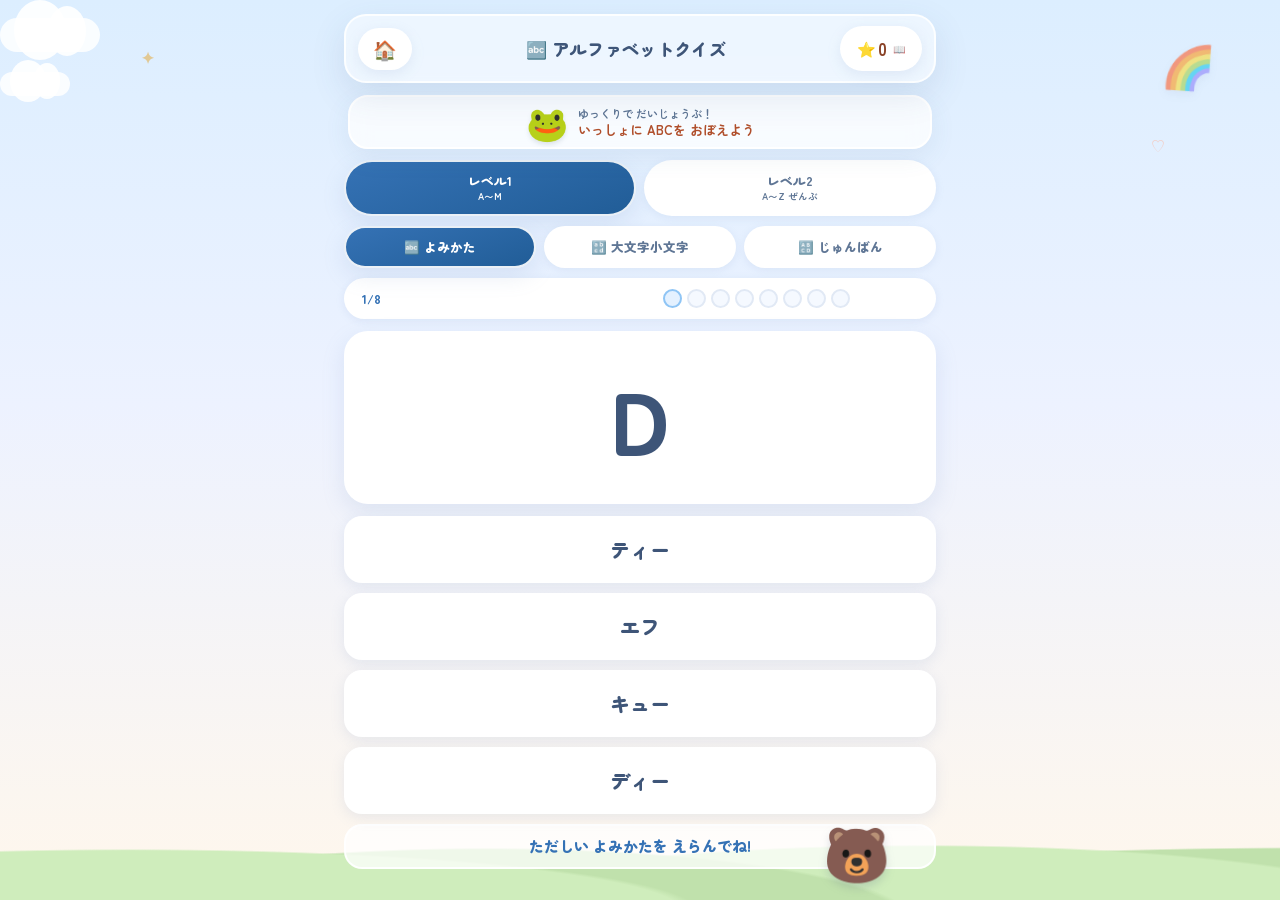
==== english.html @ 91778149 "Add English alphabet quiz and polish mascot guides across pages Adds english.html with three modes (" ====
<!DOCTYPE html>
<html lang="ja">
<head>
<meta charset="UTF-8">
<meta name="viewport" content="width=device-width, initial-scale=1.0, user-scalable=no">
<title>アルファベットクイズ</title>
<link href="https://fonts.googleapis.com/css2?family=Zen+Maru+Gothic:wght@500;700;900&display=swap" rel="stylesheet">
<link rel="stylesheet" href="theme.css">
<style>
.miss{font-size:12.5px; font-weight:900; color:var(--on-coral); white-space:nowrap; min-width:60px; text-align:right;}

.view{display:none;}
.view.on{display:block;}

/* ---------- よみかた／大文字小文字（このページ固有） ---------- */
.wordcard{background:var(--card); border-radius:var(--radius-card); padding:34px 14px; text-align:center;
  box-shadow:var(--shadow-md); margin-bottom:12px;}
.wordcard .kj{font-size:clamp(56px,18vw,88px); font-weight:900; letter-spacing:.02em; color:var(--ink); line-height:1.2;}
.caseHint{margin-top:6px; font-size:12.5px; font-weight:900; color:var(--ink-soft);}
.anslist{display:flex; flex-direction:column; gap:10px;}
.ansbtn.wrong{background:#FFE2DA; color:var(--on-coral);}

/* ---------- じゅんばん（このページ固有） ---------- */
.order-grid{display:grid; grid-template-columns:repeat(3,1fr); gap:10px;}
.obtn{border:none; border-radius:var(--radius-card-sm); padding:24px 6px; font-family:inherit; font-size:27px; font-weight:900;
  background:var(--card); color:var(--ink); cursor:pointer; box-shadow:var(--shadow-sm); transition:transform .1s, box-shadow .1s;}
.obtn:active{transform:translateY(2px); box-shadow:var(--shadow-xs);}
.obtn.done{background:linear-gradient(160deg, var(--mint-d), var(--mint-deep)); color:#fff; box-shadow:var(--shadow-md); pointer-events:none;}
.obtn.wrong{background:#FFE2DA; color:var(--on-coral);}
.obtn:disabled{opacity:1;}
</style>
</head>
<body>
<div class="sky-layer" aria-hidden="true"><div class="cloud c1"></div><div class="cloud c2"></div><div class="deco-star s1">&#10022;</div><div class="deco-heart h1">&#9825;</div></div>
<div class="app">
  <div class="top">
    <a href="index.html" class="home" title="もくじへ">🏠</a>
    <h1>🔤 アルファベットクイズ</h1>
    <div class="stars" id="starsPill">⭐<b id="stars">0</b><span class="hint">📖</span></div>
  </div>

  <div class="mascot-guide" aria-label="おうえんキャラクター"><span class="mascot-face">🐸</span><span>ゆっくりで だいじょうぶ！<br><b>いっしょに ABCを おぼえよう</b></span></div>

  <div class="levels" id="levels">
    <button class="lv on" data-lv="1">レベル1<small>A〜M</small></button>
    <button class="lv" data-lv="2">レベル2<small>A〜Z ぜんぶ</small></button>
  </div>

  <div class="tabs" id="modes">
    <button class="tab on" data-m="read">🔤 よみかた</button>
    <button class="tab" data-m="case">🔡 大文字小文字</button>
    <button class="tab" data-m="order">🔠 じゅんばん</button>
  </div>

  <div class="progressrow">
    <div class="pcount" id="pcount">1/8</div>
    <div class="dots" id="dots"></div>
    <div class="miss" id="missCount"></div>
  </div>

  <!-- ===== よみかたクイズ ===== -->
  <div class="view on" id="viewRead">
    <div class="wordcard"><div class="kj" id="rLetter">A</div></div>
    <div class="anslist choices" id="rAns"></div>
    <div class="msg think" id="rMsg">ただしい よみかたを えらんでね!</div>
  </div>

  <!-- ===== 大文字・小文字 ===== -->
  <div class="view" id="viewCase">
    <div class="wordcard"><div class="kj" id="cLetter">A</div><div class="caseHint" id="cHint">おなじ なかまは どっち？</div></div>
    <div class="anslist choices" id="cAns"></div>
    <div class="msg think" id="cMsg">おなじ アルファベットを えらんでね!</div>
  </div>

  <!-- ===== じゅんばん ===== -->
  <div class="view" id="viewOrder">
    <div class="card">
      <div class="order-grid" id="orderGrid"></div>
    </div>
    <div class="msg think" id="oMsg">はじめの もじから じゅんばんに タップしてね!</div>
  </div>
</div>

<div class="reward" id="reward" style="display:none">
  <div class="rewardcard">
    <div class="big" id="rEmoji">🏆</div>
    <h2 id="rTitle">クリア!</h2>
    <div class="rstars" id="rStars"></div>
    <div class="rtotal" id="rTotal"></div>
    <div class="rmsg" id="rMsgFinal"></div>
    <button id="againBtn">もういちど あそぶ ▶</button>
  </div>
</div>

<div class="zukan" id="zukan" style="display:none">
  <div class="zukancard">
    <h2>🏅 バッジずかん</h2>
    <div class="znext" id="znext"></div>
    <div class="zbar"><div id="zbarFill" style="width:0%"></div></div>
    <div class="zgrid" id="zgrid"></div>
    <button class="zclose" id="zClose">とじる</button>
  </div>
</div>

<div class="unlock" id="unlock" style="display:none">
  <div class="unlockcard">
    <div class="ue" id="uEmoji">🏅</div>
    <h3>バッジ ゲット!</h3>
    <div class="un" id="uName"></div>
    <button id="uClose">やったー!</button>
  </div>
</div>

<script>
(() => {
const $=id=>document.getElementById(id);

/* ================= アルファベットデータ ================= */
const LETTERS = "ABCDEFGHIJKLMNOPQRSTUVWXYZ".split('');
const READINGS = {
  A:'エー',B:'ビー',C:'シー',D:'ディー',E:'イー',F:'エフ',G:'ジー',H:'エイチ',I:'アイ',J:'ジェー',
  K:'ケー',L:'エル',M:'エム',N:'エヌ',O:'オー',P:'ピー',Q:'キュー',R:'アール',S:'エス',T:'ティー',
  U:'ユー',V:'ブイ',W:'ダブリュー',X:'エックス',Y:'ワイ',Z:'ゼット',
};
const LEVELS = { 1: LETTERS.slice(0,13), 2: LETTERS };

/* ---------- sound ---------- */
let actx=null, muted=false;
function audio(){
  if(muted)return null;
  if(!actx){try{actx=new(window.AudioContext||window.webkitAudioContext)();}catch(e){return null;}}
  if(actx.state==='suspended')actx.resume();
  return actx;
}
function tone(freq,t0,len,type='sine',vol=0.18){
  const ac=audio();if(!ac)return;
  const o=ac.createOscillator(),g=ac.createGain();
  o.type=type;o.frequency.value=freq;
  const s=ac.currentTime+t0;
  g.gain.setValueAtTime(0.0001,s);g.gain.exponentialRampToValueAtTime(vol,s+0.015);
  g.gain.exponentialRampToValueAtTime(0.0001,s+len);
  o.connect(g);g.connect(ac.destination);o.start(s);o.stop(s+len+0.05);
}
const sRight  =()=>{tone(784,0,.15,'sine',.25);tone(1175,.14,.35,'sine',.25);};
const sOops   =()=>{tone(330,0,.18,'sine',.13);};
const sFanfare=()=>{[523,659,784,1047].forEach((f,i)=>tone(f,i*.14,.32,'sine',.22));tone(1319,.6,.5,'sine',.22);};

/* ---------- helpers ---------- */
const shuffle=a=>[...a].sort(()=>Math.random()-.5);

/* ---------- state ---------- */
let level=1, mode='read', stars=0, sessionStars=0;

/* ---------- badges ---------- */
const BADGES=[
  {n:10, e:'🥚',name:'ABCの たまご'},
  {n:25, e:'🔤',name:'アルファベット キッズ'},
  {n:50, e:'🥉',name:'どうメダル'},
  {n:80, e:'🥈',name:'ぎんメダル'},
  {n:120,e:'🥇',name:'きんメダル'},
  {n:180,e:'💎',name:'ダイヤの えんぴつ'},
  {n:250,e:'🦉',name:'えいごの ふくろう'},
  {n:350,e:'🎓',name:'ABC きゅう'},
  {n:450,e:'📖',name:'えいご はかせ'},
  {n:600,e:'🏆',name:'アルファベット マスター'},
];
const unlockedCount=s=>BADGES.filter(b=>s>=b.n).length;
async function saveStars(){try{if(window.storage)await window.storage.set('english-stars',String(stars));}catch(e){}}
async function loadStars(){
  try{if(window.storage){const r=await window.storage.get('english-stars');if(r&&r.value)stars=parseInt(r.value)||0;}}catch(e){}
  $('stars').textContent=stars;
}
function renderZukan(){
  const g=$('zgrid');g.replaceChildren();
  BADGES.forEach(b=>{
    const got=stars>=b.n,d=document.createElement('div');
    d.className='badge'+(got?'':' locked');
    d.innerHTML=`<div class="be">${got?b.e:'❔'}</div><div class="bn">${got?b.name:'? ? ?'}</div><div class="bt">⭐${b.n}</div>`;
    g.appendChild(d);
  });
  const next=BADGES.find(b=>stars<b.n);
  if(next){
    const prev=[...BADGES].reverse().find(b=>stars>=b.n);
    const base=prev?prev.n:0;
    $('znext').textContent=`つぎのバッジまで あと⭐${next.n-stars}こ!`;
    $('zbarFill').style.width=Math.min(100,(stars-base)/(next.n-base)*100)+'%';
  }else{$('znext').textContent='ぜんぶ あつめた!🎉';$('zbarFill').style.width='100%';}
}
function showUnlock(b){$('uEmoji').textContent=b.e;$('uName').textContent=b.name;$('unlock').style.display='flex';sFanfare();confetti(40);}
function gainStars(gain){
  const before=unlockedCount(stars);
  stars+=gain;sessionStars+=gain;$('stars').textContent=stars;saveStars();
  if(unlockedCount(stars)>before){const b=BADGES[unlockedCount(stars)-1];setTimeout(()=>showUnlock(b),900);}
}

/* ---------- confetti ---------- */
function confetti(n){
  const colors=['#FFB49B','#8FC5F5','#FFDE8E','#9CE3C9','#CBB9F2'];
  for(let i=0;i<n;i++){
    const c=document.createElement('div');c.className='confetti';
    c.style.left=Math.random()*100+'vw';c.style.background=colors[Math.floor(Math.random()*colors.length)];
    c.style.animationDuration=(1.4+Math.random()*1.2)+'s';c.style.animationDelay=(Math.random()*.4)+'s';
    document.body.appendChild(c);setTimeout(()=>c.remove(),3400);
  }
}

/* ---------- shared progress dots ---------- */
function buildDots(n){
  const box=$('dots');box.replaceChildren();
  for(let i=0;i<n;i++){const d=document.createElement('div');d.className='dot';box.appendChild(d);}
}
function markDot(idx,gain){
  const d=document.querySelectorAll('.dot')[idx];if(!d)return;
  d.classList.remove('now');
  d.classList.add(gain>=3?'got3':gain>=2?'got2':'got1');
  d.textContent='⭐';
}
function setNowDot(idx){document.querySelectorAll('.dot').forEach((d,i)=>d.classList.toggle('now',i===idx));}
function updateMiss(n){$('missCount').textContent=n>0?`まちがい: ${n}かい`:'';}

function showReward(title,msgGood){
  const max=(mode==='order')?5*3:8;
  let emoji,msg;
  if(sessionStars>=max*0.9){emoji='🏆';msg=msgGood;}
  else if(sessionStars>=max*0.6){emoji='🌟';msg='ABC、じょうずだね!';}
  else{emoji='💪';msg='なんどもやると もっと おぼえられるよ!';}
  $('rEmoji').textContent=emoji;$('rTitle').textContent=title;
  $('rStars').textContent=`⭐×${sessionStars} ゲット!`;$('rTotal').textContent=`ぜんぶで ⭐${stars}こ`;
  $('rMsgFinal').textContent=msg;$('reward').style.display='flex';sFanfare();confetti(60);
}

/* ================= よみかたクイズ ================= */
const READ_LEN=8;
let rQueue=[],rIdx=0,rLocked=false;

function startRead(){
  const pool=shuffle(LEVELS[level]);
  rQueue=pool.slice(0,READ_LEN);
  rIdx=0;sessionStars=0;
  buildDots(READ_LEN);updateMiss(0);
  $('reward').style.display='none';
  nextRead();
}
function nextRead(){
  if(rIdx>=rQueue.length){showReward('よみかた クリア!','ぜんぶ ただしく よめたね! さすが!');return;}
  $('pcount').textContent=`${rIdx+1}/${READ_LEN}`;
  setNowDot(rIdx);
  rLocked=false;
  const letter=rQueue[rIdx];
  $('rLetter').textContent=Math.random()<0.5?letter:letter.toLowerCase();
  $('rMsg').textContent='ただしい よみかたを えらんでね!';
  $('rMsg').className='msg think';

  const correct=READINGS[letter];
  const others=shuffle(LETTERS.filter(l=>l!==letter)).slice(0,3).map(l=>READINGS[l]);
  const opts=shuffle([correct,...others]);
  const box=$('rAns');box.replaceChildren();
  opts.forEach(opt=>{
    const b=document.createElement('button');
    b.className='ansbtn';b.textContent=opt;
    b.onclick=()=>answerRead(b,opt,correct);
    box.appendChild(b);
  });
}
function answerRead(btn,chosen,correct){
  if(rLocked)return;rLocked=true;
  document.querySelectorAll('#rAns .ansbtn').forEach(b=>b.disabled=true);
  if(chosen===correct){
    btn.classList.add('correct');
    gainStars(1);markDot(rIdx,3);
    $('rMsg').textContent='せいかい! よくできました!';$('rMsg').className='msg good';
    sRight();confetti(20);
  }else{
    btn.classList.add('wrong');
    document.querySelectorAll('#rAns .ansbtn').forEach(b=>{if(b.textContent===correct)b.classList.add('correct');});
    markDot(rIdx,1);
    $('rMsg').textContent=`おしい! ただしくは「${correct}」だよ`;$('rMsg').className='msg oops';
    sOops();
  }
  rIdx++;
  setTimeout(nextRead,1100);
}

/* ================= 大文字・小文字 ================= */
const CASE_LEN=8;
let cQueue=[],cIdx=0,cLocked=false;

function startCase(){
  const pool=shuffle(LEVELS[level]);
  cQueue=pool.slice(0,CASE_LEN);
  cIdx=0;sessionStars=0;
  buildDots(CASE_LEN);updateMiss(0);
  $('reward').style.display='none';
  nextCase();
}
function nextCase(){
  if(cIdx>=cQueue.length){showReward('大文字小文字 クリア!','おなじ なかまが ぜんぶ わかったね!');return;}
  $('pcount').textContent=`${cIdx+1}/${CASE_LEN}`;
  setNowDot(cIdx);
  cLocked=false;
  const letter=cQueue[cIdx];
  const askUpper=Math.random()<0.5;
  $('cLetter').textContent=askUpper?letter:letter.toLowerCase();
  $('cHint').textContent=askUpper?'おなじ アルファベットの 小文字は どれ？':'おなじ アルファベットの 大文字は どれ？';
  $('cMsg').textContent='おなじ アルファベットを えらんでね!';
  $('cMsg').className='msg think';

  const correct=askUpper?letter.toLowerCase():letter;
  const others=shuffle(LETTERS.filter(l=>l!==letter)).slice(0,3).map(l=>askUpper?l.toLowerCase():l);
  const opts=shuffle([correct,...others]);
  const box=$('cAns');box.replaceChildren();
  opts.forEach(opt=>{
    const b=document.createElement('button');
    b.className='ansbtn';b.textContent=opt;
    b.onclick=()=>answerCase(b,opt,correct);
    box.appendChild(b);
  });
}
function answerCase(btn,chosen,correct){
  if(cLocked)return;cLocked=true;
  document.querySelectorAll('#cAns .ansbtn').forEach(b=>b.disabled=true);
  if(chosen===correct){
    btn.classList.add('correct');
    gainStars(1);markDot(cIdx,3);
    $('cMsg').textContent='せいかい! よくできました!';$('cMsg').className='msg good';
    sRight();confetti(20);
  }else{
    btn.classList.add('wrong');
    document.querySelectorAll('#cAns .ansbtn').forEach(b=>{if(b.textContent===correct)b.classList.add('correct');});
    markDot(cIdx,1);
    $('cMsg').textContent=`おしい! ただしくは「${correct}」だよ`;$('cMsg').className='msg oops';
    sOops();
  }
  cIdx++;
  setTimeout(nextCase,1100);
}

/* ================= じゅんばん ================= */
const ORDER_ROUNDS=5, ORDER_WINDOW=5;
let oRound=0,oTarget=[],oNextIdx=0,oMisses=0;

function startOrder(){
  oRound=0;sessionStars=0;
  buildDots(ORDER_ROUNDS);
  $('reward').style.display='none';
  nextOrderRound();
}
function nextOrderRound(){
  oRound++;
  if(oRound>ORDER_ROUNDS){showReward('じゅんばん クリア!','ぜんぶ じゅんばんに できたね! すごい!');return;}
  $('pcount').textContent=`${oRound}/${ORDER_ROUNDS}`;
  setNowDot(oRound-1);
  oMisses=0;updateMiss(0);
  const pool=LEVELS[level];
  const maxStart=pool.length-ORDER_WINDOW;
  const start=Math.floor(Math.random()*(maxStart+1));
  oTarget=pool.slice(start,start+ORDER_WINDOW);
  oNextIdx=0;
  $('oMsg').textContent=`さいしょは「${oTarget[0]}」だよ! じゅんばんに タップしてね`;
  $('oMsg').className='msg think';
  const box=$('orderGrid');box.replaceChildren();
  shuffle(oTarget).forEach(letter=>{
    const b=document.createElement('button');
    b.className='obtn';b.textContent=letter;
    b.onclick=()=>tapOrder(b,letter);
    box.appendChild(b);
  });
}
function tapOrder(btn,letter){
  if(btn.disabled)return;
  if(letter===oTarget[oNextIdx]){
    btn.classList.add('done');btn.disabled=true;
    sRight();
    oNextIdx++;
    if(oNextIdx>=oTarget.length){
      const gain=oMisses===0?3:oMisses<=2?2:1;
      gainStars(gain);markDot(oRound-1,gain);
      $('oMsg').textContent=oMisses===0?'パーフェクト! じゅんばん ばっちり!⭐⭐⭐':'できた! ⭐';
      $('oMsg').className='msg good';
      confetti(oMisses===0?50:28);
      setTimeout(nextOrderRound,1200);
    }else{
      $('oMsg').textContent=`つぎは「${oTarget[oNextIdx]}」だよ!`;
    }
  }else{
    oMisses++;updateMiss(oMisses);
    btn.classList.add('wrong');sOops();
    setTimeout(()=>btn.classList.remove('wrong'),400);
  }
}

/* ================= level / mode switching ================= */
function startMode(){
  if(mode==='read')startRead();
  else if(mode==='case')startCase();
  else if(mode==='order')startOrder();
}
document.querySelectorAll('#levels .lv').forEach(b=>b.onclick=()=>{
  document.querySelectorAll('#levels .lv').forEach(x=>x.classList.remove('on'));
  b.classList.add('on');level=+b.dataset.lv;startMode();
});
document.querySelectorAll('#modes .tab').forEach(b=>b.onclick=()=>{
  document.querySelectorAll('#modes .tab').forEach(x=>x.classList.remove('on'));
  b.classList.add('on');mode=b.dataset.m;
  document.querySelectorAll('.view').forEach(v=>v.classList.remove('on'));
  $('view'+mode[0].toUpperCase()+mode.slice(1)).classList.add('on');
  $('missCount').textContent='';
  startMode();
});

$('againBtn').onclick=startMode;
$('starsPill').onclick=()=>{renderZukan();$('zukan').style.display='flex';};
$('zClose').onclick=()=>$('zukan').style.display='none';
$('zukan').onclick=e=>{if(e.target.id==='zukan')$('zukan').style.display='none';};
$('uClose').onclick=()=>$('unlock').style.display='none';

loadStars().finally(startMode);
})();
</script>
</body>
</html>
---- theme.css ----
/* ==========================================================================
   まなびランド 共通テーマ — やさしいパステル・まる系デザインシステム
   全ページ (index / tokei-kazoeyou / hayaoshi / nagasa / kotoba / kanji) で共有
   ========================================================================== */

:root{
  /* --- 背景（淡いパステルグラデーション） --- */
  --bg-1:#DCEEFF;
  --bg-2:#EDF2FF;
  --bg-3:#FFF7EC;

  /* --- ベース --- */
  --card:#FFFFFF;
  --card-soft:#F5F9FF;
  --ink:#3E5578;
  --ink-soft:#5F7695;

  /* --- アクセント（パステル・淡い装飾/背景用） --- */
  --blue:#8FC5F5;      --blue-d:#3572B5;
  --coral:#FFB49B;     --coral-d:#EF8A6C;
  --mint:#9CE3C9;      --mint-d:#1D8562;
  --sun:#FFDE8E;       --sun-d:#E3A93D;
  --purple:#CBB9F2;    --purple-d:#A488DE;
  --gray:#BDC9DC;

  /* 白文字を のせる ときに 読める こい版（グリッド・アクティブピル用） */
  --blue-deep:#215D97;
  --coral-deep:#B04F2C;
  --mint-deep:#187A51;
  --sun-deep:#8C6400;
  --purple-deep:#6A4AB0;

  /* 文字が乗るときの読みやすい配色 */
  --on-blue:#2E4E72;
  --on-coral:#8A4227;
  --on-mint:#1E6B4C;
  --on-sun:#7A5200;
  --on-purple:#4E3684;

  /* --- 形 --- */
  --radius-pill:999px;
  --radius-card:24px;
  --radius-card-sm:18px;

  /* --- 影（やわらかく・うすく） --- */
  --shadow-xs:0 2px 8px rgba(130,155,200,.14);
  --shadow-sm:0 4px 14px rgba(130,155,200,.16);
  --shadow-md:0 8px 22px rgba(130,155,200,.18);
  --shadow-lg:0 12px 32px rgba(130,155,200,.22);

  --overlay:rgba(70,90,120,.38);
}

*{box-sizing:border-box; -webkit-tap-highlight-color:transparent;}
html,body{margin:0; padding:0;}
body{
  background:linear-gradient(180deg, var(--bg-1) 0%, var(--bg-2) 45%, var(--bg-3) 100%);
  background-attachment:fixed;
  font-family:'Zen Maru Gothic','Hiragino Maru Gothic ProN','BIZ UDPGothic','Yu Gothic',sans-serif;
  color:var(--ink); font-weight:700;
  min-height:100vh;
}

/* ---------- ふわふわ空デコ：くも・ほし・はーと ---------- */
.sky-layer{position:fixed; inset:0; pointer-events:none; z-index:0; overflow:hidden;}
.cloud{position:absolute; background:rgba(255,255,255,.85); border-radius:999px;}
.cloud::before,.cloud::after{content:''; position:absolute; background:rgba(255,255,255,.9); border-radius:50%;}
.cloud::before{width:52%; height:175%; top:-52%; left:14%;}
.cloud::after{width:38%; height:148%; top:-36%; right:14%;}
.c1{width:100px; height:34px; top:2%; animation:driftR 54s linear infinite;}
.c2{width:70px; height:24px; top:8%; animation:driftL 41s linear infinite 7s;}
.c3{width:56px; height:20px; top:14%; animation:driftR 46s linear infinite 3s;}
@keyframes driftR{from{transform:translateX(-180px);} to{transform:translateX(calc(100vw + 180px));}}
@keyframes driftL{from{transform:translateX(calc(100vw + 180px));} to{transform:translateX(-180px);}}
.deco-star,.deco-heart{position:absolute; opacity:.55; font-size:16px; animation:bob 6s ease-in-out infinite;}
.deco-star{color:var(--sun-d);} .deco-heart{color:var(--coral);}
.deco-star.s1{top:5%; left:11%; animation-delay:.4s;}
.deco-heart.h1{top:15%; right:9%; font-size:14px; animation-delay:2.1s;}
@keyframes bob{0%,100%{transform:translateY(0);} 50%{transform:translateY(-10px);}}
@media (prefers-reduced-motion:reduce){
  .cloud,.deco-star,.deco-heart{animation:none;}
}

/* ---------- 共通レイアウト ---------- */
.app{width:100%; max-width:480px; margin:0 auto; padding:14px 14px 32px; position:relative; z-index:1;}

/* ---------- ヘッダー ---------- */
.top{display:flex; align-items:center; justify-content:space-between; gap:8px; margin-bottom:12px;}
.home{
  text-decoration:none; font-size:19px; line-height:1;
  background:var(--card); border-radius:var(--radius-pill);
  padding:9px 13px; box-shadow:var(--shadow-sm); display:inline-flex;
}
h1{font-size:17px; font-weight:900; margin:0; letter-spacing:.4px; flex:1; text-align:center; color:var(--ink);}
.stars{
  background:var(--card); border-radius:var(--radius-pill); padding:8px 15px; font-size:15px;
  box-shadow:var(--shadow-sm); white-space:nowrap; cursor:pointer; display:inline-flex; align-items:center;
}
.stars b{color:var(--on-coral); font-size:17px; margin:0 2px;}
.stars .hint{font-size:10px; color:var(--ink-soft); margin-left:4px;}

/* ---------- ピル型 選択タブ（学年・レベル・モード） ---------- */
.levels,.tabs{display:flex; gap:8px; margin-bottom:10px;}
.lv,.tab{
  flex:1; border:none; border-radius:var(--radius-pill); padding:11px 4px; font-family:inherit; font-weight:900;
  font-size:12.5px; line-height:1.3; background:var(--card); color:var(--ink-soft); cursor:pointer;
  box-shadow:var(--shadow-xs); transition:transform .12s, box-shadow .12s, background .15s, color .15s;
}
.lv small{display:block; font-size:9.5px; font-weight:700; margin-top:1px;}
.lv:active,.tab:active{transform:translateY(2px); box-shadow:none;}
.lv.on,.tab.on{
  background:linear-gradient(160deg, var(--blue-d), var(--blue-deep)); color:#fff; box-shadow:var(--shadow-md);
}

/* ---------- 進行状況バー ---------- */
.progressrow{
  display:flex; align-items:center; gap:8px; background:var(--card); border-radius:var(--radius-pill);
  padding:9px 16px; margin-bottom:12px; box-shadow:var(--shadow-xs);
}
.pcount{font-size:12.5px; font-weight:900; white-space:nowrap; color:var(--blue-d);}
.dots{display:flex; gap:5px; flex:1; justify-content:flex-end;}
.dot{
  width:19px; height:19px; border-radius:50%; background:var(--card-soft); border:2px solid #E1E9F5;
  display:flex; align-items:center; justify-content:center; font-size:10px; transition:transform .2s;
}
.dot.now{border-color:var(--blue); background:#E4F1FF;}
.dot.got3{background:var(--purple); border-color:var(--purple-d); transform:scale(1.15);}
.dot.got2{background:var(--mint); border-color:var(--mint-d); transform:scale(1.15);}
.dot.got1{background:var(--sun); border-color:var(--sun-d); transform:scale(1.15);}

/* ---------- カード（コンテンツを包む白いふわっとした箱） ---------- */
.card{background:var(--card); border-radius:var(--radius-card); padding:16px 12px; box-shadow:var(--shadow-md);}

/* ---------- 選択肢（カード型） ---------- */
.choices{display:flex; flex-direction:column; gap:10px;}
.choice,.ansbtn{
  border:none; border-radius:var(--radius-card-sm); padding:17px 16px; font-family:inherit; font-size:20px; font-weight:900;
  background:var(--card); color:var(--ink); cursor:pointer; box-shadow:var(--shadow-sm); transition:transform .1s, box-shadow .1s;
}
.choice:active,.ansbtn:active{transform:translateY(2px); box-shadow:var(--shadow-xs);}
.choice:disabled,.ansbtn[disabled]{opacity:.55; pointer-events:none;}
.choice.picked{outline:3px solid var(--blue); outline-offset:-2px; opacity:1 !important;}
.choice.right,.ansbtn.correct{
  background:linear-gradient(160deg, var(--mint-d), var(--mint-deep)); color:#fff; box-shadow:var(--shadow-md); opacity:1 !important;
}
.choice.wrong,.ansbtn.wrong{background:#FFE2DA; color:var(--on-coral); box-shadow:var(--shadow-xs); opacity:1 !important;}

/* ---------- 操作ボタン（ピル型） ---------- */
.actions{display:flex; gap:8px; margin-top:14px;}
.act{
  flex:1; border:none; border-radius:var(--radius-pill); padding:14px 12px; font-family:inherit; font-size:15px; font-weight:900;
  cursor:pointer; box-shadow:var(--shadow-sm); background:var(--card); color:var(--blue-d); transition:transform .1s, box-shadow .1s;
}
.act:active{transform:translateY(2px); box-shadow:var(--shadow-xs);}
.act.primary{background:linear-gradient(160deg, var(--sun), var(--sun-d)); color:var(--on-sun); box-shadow:var(--shadow-md);}
.act.icon{flex:0 0 60px; font-size:19px;}
.act.icon.on{background:linear-gradient(160deg, var(--blue-d), var(--blue-deep)); color:#fff; box-shadow:var(--shadow-md);}
.act:disabled{opacity:.4;}
.spacer{flex:1;}

/* ---------- メッセージ帯 ---------- */
.msg{
  text-align:center; min-height:42px; font-size:15px; font-weight:900; margin-top:10px; line-height:1.5;
  background:rgba(255,255,255,.75); border-radius:var(--radius-card-sm); padding:9px 14px;
}
.msg.good{color:var(--on-mint);} .msg.oops{color:var(--on-coral);} .msg.think{color:var(--blue-d);} .msg.fast{color:var(--on-purple);}

/* ---------- ごほうび画面 ---------- */
.reward,.unlock{
  position:fixed; inset:0; background:var(--overlay); display:none; align-items:center; justify-content:center;
  z-index:60; padding:20px;
}
.rewardcard,.unlockcard{
  background:var(--card); border-radius:28px; padding:28px 24px; text-align:center; max-width:340px; width:100%;
  box-shadow:var(--shadow-lg); animation:popin .35s;
}
@keyframes popin{from{transform:scale(.75); opacity:0;} to{transform:scale(1); opacity:1;}}
.rewardcard .big,.unlockcard .ue{font-size:60px; line-height:1;}
.rewardcard h2{font-size:22px; font-weight:900; margin:10px 0 4px;}
.rewardcard .rstars{font-size:24px; font-weight:900; color:var(--on-coral); margin:8px 0 2px;}
.rewardcard .rtotal{font-size:13px; color:var(--ink-soft); margin-bottom:16px;}
.rewardcard .rmsg{font-size:15px; margin-bottom:18px;}
.rewardcard button,.unlockcard button{
  width:100%; border:none; border-radius:var(--radius-pill); padding:15px; font-family:inherit;
  font-size:17px; font-weight:900; background:linear-gradient(160deg, var(--sun), var(--sun-d));
  color:var(--on-sun); box-shadow:var(--shadow-md); cursor:pointer;
}
.unlockcard h3{font-size:18px; font-weight:900; margin:8px 0 2px; color:var(--on-coral);}
.unlockcard .un{font-size:20px; font-weight:900; margin-bottom:16px;}
@media (prefers-reduced-motion:reduce){.rewardcard,.unlockcard{animation:none;}}

/* ---------- バッジずかん ---------- */
.zukan{position:fixed; inset:0; background:var(--overlay); display:none; align-items:flex-end; justify-content:center; z-index:62;}
.zukancard{
  background:var(--card); border-radius:28px 28px 0 0; padding:22px 18px 26px; width:100%; max-width:480px;
  max-height:82vh; overflow:auto;
}
.zukancard h2{font-size:19px; font-weight:900; margin:0 0 6px; text-align:center;}
.znext{text-align:center; font-size:12.5px; font-weight:900; color:var(--blue-d); margin-bottom:8px;}
.zbar{height:12px; background:var(--card-soft); border-radius:var(--radius-pill); overflow:hidden; margin:0 10px 16px;}
.zbar>div{height:100%; background:linear-gradient(90deg, var(--sun), var(--coral)); border-radius:var(--radius-pill); transition:width .4s;}
.zgrid{display:grid; grid-template-columns:repeat(3,1fr); gap:10px;}
.badge{background:var(--card-soft); border-radius:var(--radius-card-sm); padding:13px 6px; text-align:center;}
.badge .be{font-size:32px; line-height:1.1;}
.badge .bn{font-size:11.5px; font-weight:900; margin-top:4px;}
.badge .bt{font-size:10.5px; color:var(--ink-soft);}
.badge.locked .be{filter:grayscale(1); opacity:.4;}
.badge.locked .bn{color:var(--ink-soft);}
.zclose{
  width:100%; margin-top:16px; border:none; border-radius:var(--radius-pill); padding:14px; font-family:inherit;
  font-size:15px; font-weight:900; background:linear-gradient(160deg, var(--blue-d), var(--blue-deep));
  color:#fff; box-shadow:var(--shadow-md); cursor:pointer;
}

/* ---------- ことば/かんじさがし グリッド（kotoba / kanji 共通） ---------- */
.grid-wrap{background:var(--card); border-radius:var(--radius-card); padding:14px; box-shadow:var(--shadow-md);
  touch-action:none; user-select:none;}
.word-grid{display:grid; grid-template-columns:repeat(6,1fr); gap:5px;}
.wc{aspect-ratio:1; display:flex; align-items:center; justify-content:center;
  font-size:19px; font-weight:900; border-radius:12px; background:var(--card-soft); color:var(--ink);
  cursor:pointer; transition:background .08s, color .08s;}
.wc.selecting{background:var(--blue-deep); color:#fff;}
.wc.f0{background:var(--coral-deep); color:#fff;}
.wc.f1{background:var(--blue-deep); color:#fff;}
.wc.f2{background:var(--mint-deep); color:#fff;}
.wc.f3{background:var(--purple-deep); color:#fff;}
.wc.f4{background:var(--sun-deep); color:#fff;}
@keyframes wrongflash{0%,100%{background:var(--card-soft);} 50%{background:#FFD9CE;}}
.wc.wrong{animation:wrongflash .4s ease;}
.wordlist{display:flex; flex-wrap:wrap; gap:7px; margin-top:10px; justify-content:center;}
.wtag{font-size:14px; font-weight:900; border-radius:var(--radius-pill); padding:7px 16px;
  background:var(--card); color:var(--ink); box-shadow:var(--shadow-xs);}
.wtag.found{text-decoration:line-through; color:#fff; box-shadow:none;}

/* ---------- 紙吹雪 ---------- */
.confetti{position:fixed; top:-12px; width:9px; height:13px; border-radius:4px; pointer-events:none; z-index:70; animation:fall linear forwards;}
@keyframes fall{to{transform:translateY(110vh) rotate(720deg);}}
@media (prefers-reduced-motion:reduce){.confetti{display:none;}}


/* ========================================================================
   かわいいイラスト版 追加テーマ
   ======================================================================== */
:root{
  --peach:#FFD6C8;
  --lemon:#FFF0A8;
  --aqua:#BDEFE6;
  --lavender:#DDD2FF;
  --pink:#FFCFE0;
}
body::after{
  content:""; position:fixed; left:0; right:0; bottom:0; height:115px;
  pointer-events:none; z-index:0; opacity:.72;
  background:
    radial-gradient(ellipse at 10% 110%, #BDE9A9 0 34%, transparent 35%),
    radial-gradient(ellipse at 38% 118%, #A8D993 0 37%, transparent 38%),
    radial-gradient(ellipse at 72% 116%, #BDE9A9 0 38%, transparent 39%),
    radial-gradient(ellipse at 102% 110%, #A8D993 0 35%, transparent 36%);
}
.sky-layer::after{
  content:"🌈"; position:absolute; right:5%; top:3.5%; font-size:43px;
  opacity:.55; transform:rotate(4deg); filter:drop-shadow(0 4px 5px rgba(85,110,150,.12));
}
.app::before{
  content:"🐻"; position:fixed; right:max(8px,calc((100vw - 500px)/2)); bottom:10px;
  font-size:54px; z-index:2; filter:drop-shadow(0 5px 4px rgba(70,90,120,.18));
  animation:mascotBob 3.2s ease-in-out infinite; pointer-events:none;
}
@keyframes mascotBob{0%,100%{transform:translateY(0) rotate(-2deg)}50%{transform:translateY(-7px) rotate(2deg)}}
.top{
  background:rgba(255,255,255,.47); border:2px solid rgba(255,255,255,.8);
  border-radius:22px; padding:8px; backdrop-filter:blur(5px);
}
.home,.stars,.lv,.tab,.progressrow,.card,.choice,.ansbtn,.act,.msg,.grid-wrap,.wtag{
  border:2px solid rgba(255,255,255,.9);
}
.card{position:relative; overflow:hidden;}
.card::after{
  content:""; position:absolute; width:80px; height:80px; right:-30px; top:-34px;
  border-radius:50%; background:rgba(255,222,142,.25); pointer-events:none;
}
.lv:nth-child(2n).on,.tab:nth-child(2n).on{background:linear-gradient(160deg,var(--coral-d),var(--coral-deep));}
.lv:nth-child(3n).on,.tab:nth-child(3n).on{background:linear-gradient(160deg,var(--mint-d),var(--mint-deep));}
.choice:hover,.ansbtn:hover,.act:hover,.lv:hover,.tab:hover,.home:hover,.stars:hover{transform:translateY(-2px);}
.choice:focus-visible,.ansbtn:focus-visible,.act:focus-visible,.lv:focus-visible,.tab:focus-visible,.home:focus-visible{
  outline:4px solid var(--sun); outline-offset:3px;
}
.rewardcard::before{content:"🎉 🐰 🎉";display:block;font-size:31px;margin-bottom:4px;}
.unlockcard::before{content:"✨ 🐣 ✨";display:block;font-size:30px;margin-bottom:4px;}
@media(max-width:420px){
  .app::before{font-size:43px;bottom:4px}.sky-layer::after{font-size:34px}.top h1{font-size:15px}
}
@media(prefers-reduced-motion:reduce){.app::before{animation:none}.choice:hover,.ansbtn:hover,.act:hover,.lv:hover,.tab:hover{transform:none}}

.mascot-guide{display:flex;align-items:center;justify-content:center;gap:10px;margin:0 4px 11px;padding:8px 14px;background:rgba(255,255,255,.76);border:2px solid #fff;border-radius:20px;box-shadow:var(--shadow-xs);font-size:11px;color:var(--ink-soft);line-height:1.35}
.mascot-guide .mascot-face{font-size:34px;line-height:1;filter:drop-shadow(0 3px 2px rgba(70,90,120,.14))}.mascot-guide b{font-size:13px;color:var(--coral-deep)}

/* ===== Professional site polish shared by learning pages ===== */
body{background-attachment:fixed}
.app{max-width:540px;padding-top:14px}
.top{position:sticky;top:10px;z-index:25;box-shadow:0 12px 34px rgba(60,94,130,.13)!important}
.top h1{letter-spacing:.02em}
.home,.stars{min-height:42px}
.card,.grid-wrap{box-shadow:0 14px 36px rgba(73,108,143,.12)!important}
.choice,.ansbtn,.act,.lv,.tab{transition:transform .16s ease,box-shadow .16s ease,filter .16s ease}
.choice:hover,.ansbtn:hover,.act:hover,.lv:hover,.tab:hover{filter:brightness(1.015)}
.mascot-guide{backdrop-filter:blur(10px);box-shadow:0 8px 26px rgba(72,108,142,.09)}
@media(min-width:760px){.app{max-width:620px}.card{padding:22px 18px}.top{padding:10px 12px}}
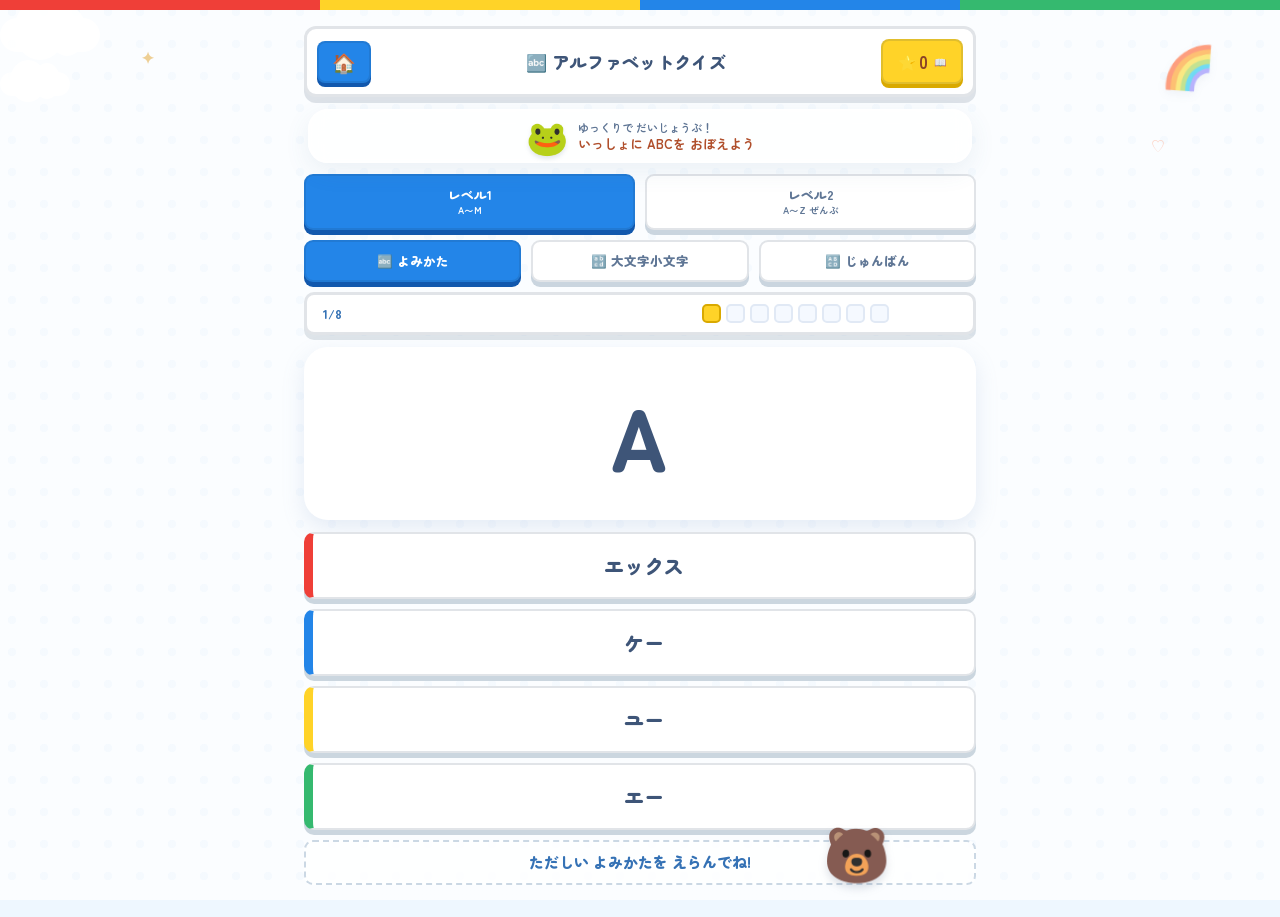
==== commit abd9de42: "Fix star persistence and add unlockable reward-game hub - Replace the undefined window.storage calls" ====
--- a/english.html
+++ b/english.html
@@ -29,6 +29,7 @@
 .obtn.wrong{background:#FFE2DA; color:var(--on-coral);}
 .obtn:disabled{opacity:1;}
 </style>
+<link rel="stylesheet" href="block-theme.css">
 </head>
 <body>
 <div class="sky-layer" aria-hidden="true"><div class="cloud c1"></div><div class="cloud c2"></div><div class="deco-star s1">&#10022;</div><div class="deco-heart h1">&#9825;</div></div>
@@ -165,9 +166,9 @@
   {n:600,e:'🏆',name:'アルファベット マスター'},
 ];
 const unlockedCount=s=>BADGES.filter(b=>s>=b.n).length;
-async function saveStars(){try{if(window.storage)await window.storage.set('english-stars',String(stars));}catch(e){}}
+async function saveStars(){try{localStorage.setItem('english-stars',String(stars));}catch(e){}}
 async function loadStars(){
-  try{if(window.storage){const r=await window.storage.get('english-stars');if(r&&r.value)stars=parseInt(r.value)||0;}}catch(e){}
+  try{const v=localStorage.getItem('english-stars');if(v)stars=parseInt(v)||0;}catch(e){}
   $('stars').textContent=stars;
 }
 function renderZukan(){
--- a/block-theme.css
+++ b/block-theme.css
@@ -0,0 +1,68 @@
+/* =====================================================
+   COLOR BLOCK ACADEMY — colorful building-block inspired theme
+   ===================================================== */
+:root{
+  --block-red:#ef3f38;--block-red-dark:#b91f25;
+  --block-blue:#2385e8;--block-blue-dark:#1258ad;
+  --block-yellow:#ffd328;--block-yellow-dark:#d9a900;
+  --block-green:#35b96f;--block-green-dark:#18834a;
+  --block-orange:#ff8c32;--block-purple:#8a61db;
+  --block-ink:#17304f;--block-paper:#fff;
+  --block-shadow:0 7px 0 rgba(23,48,79,.16),0 14px 30px rgba(23,48,79,.13);
+}
+html{scroll-behavior:smooth}
+body{
+  color:var(--block-ink)!important;
+  background-color:#eef7ff!important;
+  background-image:
+    linear-gradient(rgba(255,255,255,.76),rgba(255,255,255,.76)),
+    radial-gradient(circle at 12px 12px,rgba(35,133,232,.12) 0 4px,transparent 4.5px)!important;
+  background-size:auto,32px 32px!important;
+}
+body::before{content:"";position:fixed;inset:0 0 auto 0;height:10px;z-index:999;background:linear-gradient(90deg,var(--block-red) 0 25%,var(--block-yellow) 25% 50%,var(--block-blue) 50% 75%,var(--block-green) 75%);pointer-events:none}
+body::after{display:none!important}
+button,a{ -webkit-tap-highlight-color:transparent }
+
+/* Block stud language */
+.site-header,.top,.card,.course-card,.stat,.hero-visual,.learning-guide,.progressrow,.grid-wrap,.parent-panel,.imitation-game,.parent-notes,.rewardcard,.unlockcard,.zukancard{
+  border:3px solid rgba(23,48,79,.13)!important;
+}
+.site-header{top:10px!important;background:rgba(255,255,255,.94)!important;box-shadow:0 5px 0 rgba(23,48,79,.1)!important}
+.brand-mark,.course-emoji,.stat-icon,.hero-card,.guide-step,.home,.stars,.lv,.tab,.choice,.ansbtn,.act,.filter-btn,.primary-cta,.secondary-cta,.header-action{
+  border:2px solid rgba(23,48,79,.13)!important;
+}
+
+/* Home page */
+.brand-mark{border-radius:8px!important;background:var(--block-red)!important;color:#fff!important;box-shadow:inset 0 4px 0 rgba(255,255,255,.3),0 5px 0 var(--block-red-dark)!important}
+.brand-name{color:var(--block-ink)!important;letter-spacing:.02em!important}.brand-copy{color:#647993!important}
+.desktop-nav a{border-radius:8px!important}.desktop-nav a.active,.desktop-nav a:hover{background:var(--block-yellow)!important;color:var(--block-ink)!important;box-shadow:0 4px 0 var(--block-yellow-dark)!important}
+.header-action{border-radius:8px!important;box-shadow:0 4px 0 #cbd8e5!important}.header-action strong{color:var(--block-red)!important}
+.eyebrow{border-radius:8px!important;background:var(--block-yellow)!important;color:var(--block-ink)!important;border-color:var(--block-yellow-dark)!important;box-shadow:0 5px 0 var(--block-yellow-dark)!important}
+.hero h1 span{background:linear-gradient(90deg,var(--block-red),var(--block-orange),var(--block-blue));-webkit-background-clip:text;color:transparent!important}
+.primary-cta{border-radius:10px!important;background:var(--block-red)!important;box-shadow:0 6px 0 var(--block-red-dark),0 12px 24px rgba(239,63,56,.22)!important}
+.secondary-cta{border-radius:10px!important;background:var(--block-blue)!important;color:#fff!important;box-shadow:0 6px 0 var(--block-blue-dark)!important}
+.primary-cta:active,.secondary-cta:active{transform:translateY(4px);box-shadow:0 2px 0 rgba(23,48,79,.4)!important}
+.hero-visual{border-radius:18px!important;background:#fff!important;box-shadow:var(--block-shadow)!important}
+.hero-visual::before{inset:18px!important;border-radius:10px!important;background:
+ radial-gradient(circle at 13px 13px,rgba(255,255,255,.48) 0 6px,transparent 6.5px),
+ linear-gradient(135deg,var(--block-blue),#5ab4ff)!important;background-size:30px 30px,auto!important}
+.hero-mascots{background:#fff;border:3px solid rgba(23,48,79,.16);border-radius:14px;padding:16px 20px;box-shadow:0 7px 0 rgba(23,48,79,.18)}
+.hero-card{border-radius:10px!important;box-shadow:0 6px 0 rgba(23,48,79,.16)!important}
+.mini-progress{height:12px!important;border:2px solid rgba(23,48,79,.13)!important;background:#e7edf4!important}.mini-progress i{background:var(--block-green)!important}
+.stats{gap:18px!important}.stat{border-radius:12px!important;background:#fff!important;box-shadow:0 6px 0 rgba(23,48,79,.13)!important}.stat:nth-child(1){border-top:9px solid var(--block-yellow)!important}.stat:nth-child(2){border-top:9px solid var(--block-green)!important}.stat:nth-child(3){border-top:9px solid var(--block-purple)!important}.stat-icon{border-radius:8px!important}
+.filter-btn{border-radius:8px!important;box-shadow:0 4px 0 #c8d4df!important}.filter-btn.active{background:var(--block-blue)!important;color:#fff!important;box-shadow:0 4px 0 var(--block-blue-dark)!important}
+.course-grid{gap:22px!important}.course-card{border-radius:14px!important;box-shadow:var(--block-shadow)!important;padding-top:29px!important;overflow:visible!important;transition:transform .18s ease,box-shadow .18s ease!important}
+.course-card::before{content:"";position:absolute;top:-10px;left:18px;right:18px;height:16px;background:radial-gradient(circle at 8px 8px,#fff 0 6px,rgba(23,48,79,.16) 6.5px 8px,transparent 8.5px);background-size:32px 16px;opacity:.9}
+.course-card:nth-child(4n+1){border-top:10px solid var(--block-red)!important}.course-card:nth-child(4n+2){border-top:10px solid var(--block-blue)!important}.course-card:nth-child(4n+3){border-top:10px solid var(--block-yellow)!important}.course-card:nth-child(4n){border-top:10px solid var(--block-green)!important}
+.course-card:hover{transform:translateY(-7px) rotate(-.3deg)!important;box-shadow:0 10px 0 rgba(23,48,79,.15),0 20px 40px rgba(23,48,79,.16)!important}.course-emoji{border-radius:10px!important;background:var(--block-yellow)!important;box-shadow:inset 0 4px 0 rgba(255,255,255,.4),0 5px 0 var(--block-yellow-dark)!important}.course-card:nth-child(4n+2) .course-emoji{background:var(--block-blue)!important;box-shadow:inset 0 4px 0 rgba(255,255,255,.35),0 5px 0 var(--block-blue-dark)!important}.course-card:nth-child(4n+3) .course-emoji{background:var(--block-green)!important;box-shadow:inset 0 4px 0 rgba(255,255,255,.35),0 5px 0 var(--block-green-dark)!important}.course-card:nth-child(4n) .course-emoji{background:var(--block-red)!important;box-shadow:inset 0 4px 0 rgba(255,255,255,.35),0 5px 0 var(--block-red-dark)!important}.subject-tag{border-radius:7px!important;background:#edf3f9!important;border:2px solid #d4e0eb!important}.start{border-radius:7px!important;background:var(--block-yellow)!important;color:var(--block-ink)!important;box-shadow:0 3px 0 var(--block-yellow-dark)!important}
+.learning-guide{border-radius:16px!important;background:linear-gradient(135deg,var(--block-blue),var(--block-blue-dark))!important;box-shadow:0 8px 0 #0d477f!important}.guide-step{border-radius:9px!important;background:#fff!important;color:var(--block-ink)!important;box-shadow:0 5px 0 rgba(0,0,0,.22)!important}.guide-step:nth-child(2){background:var(--block-yellow)!important}.guide-step:nth-child(3){background:#90e6ad!important}
+
+/* Exercise pages */
+.app{max-width:700px!important;padding-top:26px!important}.top{background:#fff!important;border-radius:12px!important;padding:10px!important;box-shadow:0 6px 0 rgba(23,48,79,.13)!important}.home,.stars{border-radius:8px!important}.home{background:var(--block-blue)!important;color:#fff!important;box-shadow:0 4px 0 var(--block-blue-dark)!important}.stars{background:var(--block-yellow)!important;box-shadow:0 4px 0 var(--block-yellow-dark)!important}.levels,.tabs{gap:10px!important}.lv,.tab{border-radius:9px!important;background:#fff!important;box-shadow:0 5px 0 #cad5df!important}.lv.on,.tab.on{background:var(--block-blue)!important;box-shadow:0 5px 0 var(--block-blue-dark)!important}.progressrow{border-radius:10px!important;background:#fff!important;box-shadow:0 5px 0 rgba(23,48,79,.12)!important}.dot{border-radius:5px!important}.dot.now{background:var(--block-yellow)!important;border-color:var(--block-yellow-dark)!important}.card,.grid-wrap{border-radius:14px!important;box-shadow:var(--block-shadow)!important;background:#fff!important;position:relative}.card::before,.grid-wrap::before{content:"";position:absolute;top:-10px;left:18px;right:18px;height:16px;background:radial-gradient(circle at 8px 8px,#fff 0 6px,rgba(23,48,79,.17) 6.5px 8px,transparent 8.5px);background-size:32px 16px}
+.choice,.ansbtn{border-radius:10px!important;box-shadow:0 5px 0 #cbd6df!important}.choice:nth-child(4n+1),.ansbtn:nth-child(4n+1){border-left:9px solid var(--block-red)!important}.choice:nth-child(4n+2),.ansbtn:nth-child(4n+2){border-left:9px solid var(--block-blue)!important}.choice:nth-child(4n+3),.ansbtn:nth-child(4n+3){border-left:9px solid var(--block-yellow)!important}.choice:nth-child(4n),.ansbtn:nth-child(4n){border-left:9px solid var(--block-green)!important}.choice.right,.ansbtn.correct{background:var(--block-green)!important;box-shadow:0 5px 0 var(--block-green-dark)!important}.choice.wrong,.ansbtn.wrong{background:#ffd9d6!important;box-shadow:0 5px 0 #e2a29d!important}.act{border-radius:9px!important;box-shadow:0 5px 0 #cbd5df!important}.act.primary{background:var(--block-yellow)!important;box-shadow:0 5px 0 var(--block-yellow-dark)!important;color:var(--block-ink)!important}.act.icon.on{background:var(--block-blue)!important;box-shadow:0 5px 0 var(--block-blue-dark)!important}.msg{border-radius:9px!important;border:2px dashed #cbd8e4!important}.wc{border-radius:6px!important;border:2px solid #d3dde7!important}.wtag{border-radius:7px!important}.rewardcard,.unlockcard{border-radius:16px!important;box-shadow:0 9px 0 rgba(23,48,79,.2),0 24px 60px rgba(23,48,79,.25)!important}.rewardcard button,.unlockcard button,.zclose{border-radius:9px!important;background:var(--block-yellow)!important;color:var(--block-ink)!important;box-shadow:0 5px 0 var(--block-yellow-dark)!important}
+
+/* Friendly motion */
+@keyframes blockBounce{0%,100%{transform:translateY(0)}50%{transform:translateY(-5px)}}
+.brand-mark,.hero-mascots{animation:blockBounce 3s ease-in-out infinite}
+@media(prefers-reduced-motion:reduce){.brand-mark,.hero-mascots{animation:none}}
+@media(max-width:560px){body::before{height:7px}.site-header{top:7px!important}.course-card{padding-top:26px!important}.hero-visual::before{inset:12px!important}.hero-mascots{padding:12px;font-size:48px!important}.app{padding-left:12px!important;padding-right:12px!important}}
